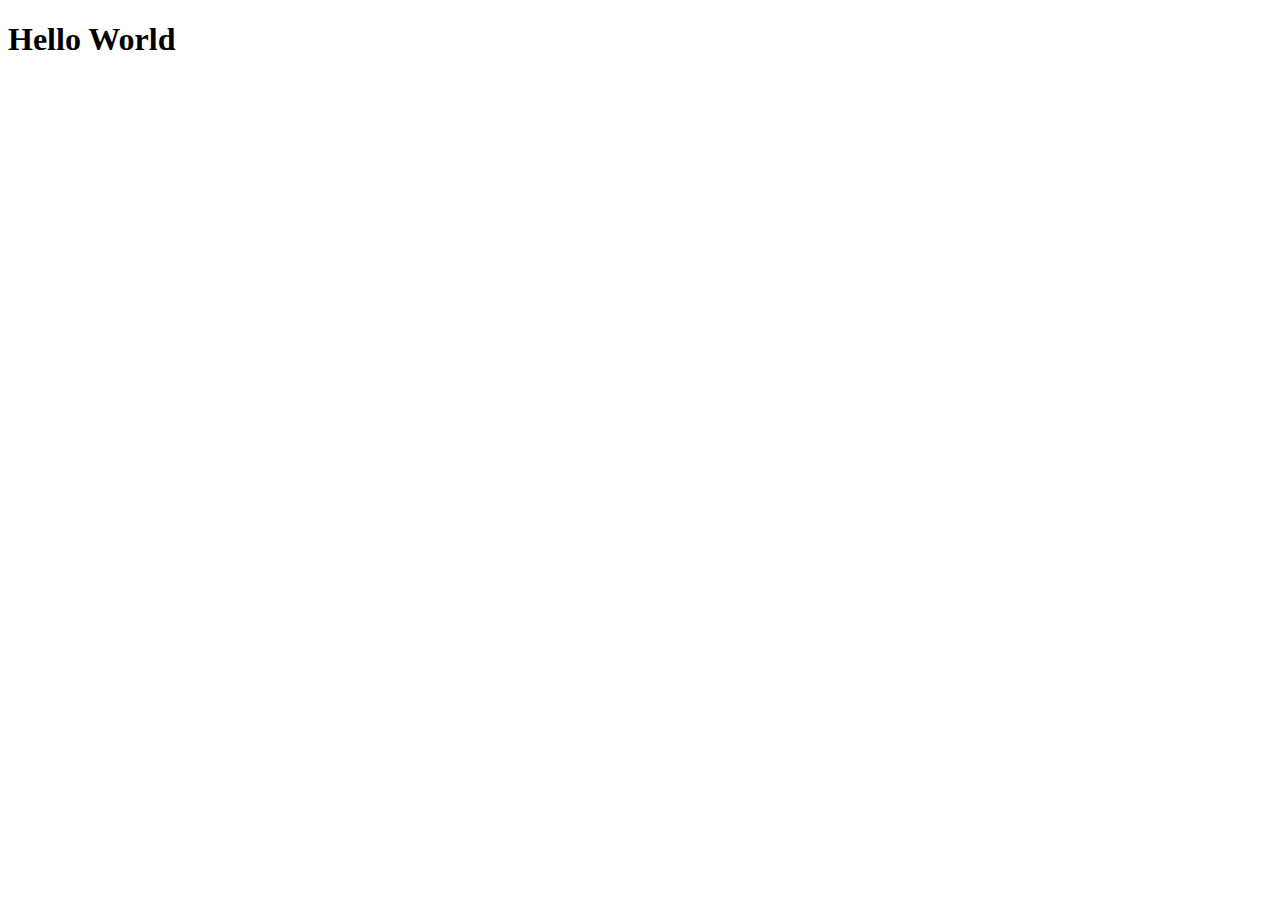
==== about.html @ 58b8fdfb "added scripts, bootstrap, landingpage" ====
<!DOCTYPE html>
<html lang="en">
<head>
  <meta charset="UTF-8">
  <meta name="viewport" content="width=device-width, initial-scale=1.0">
  <meta http-equiv="X-UA-Compatible" content="ie=edge">
  <title>Rodrigo Toyama - About</title>
</head>
<body>
  <h1>Hello World</h1>
</body>
</html>
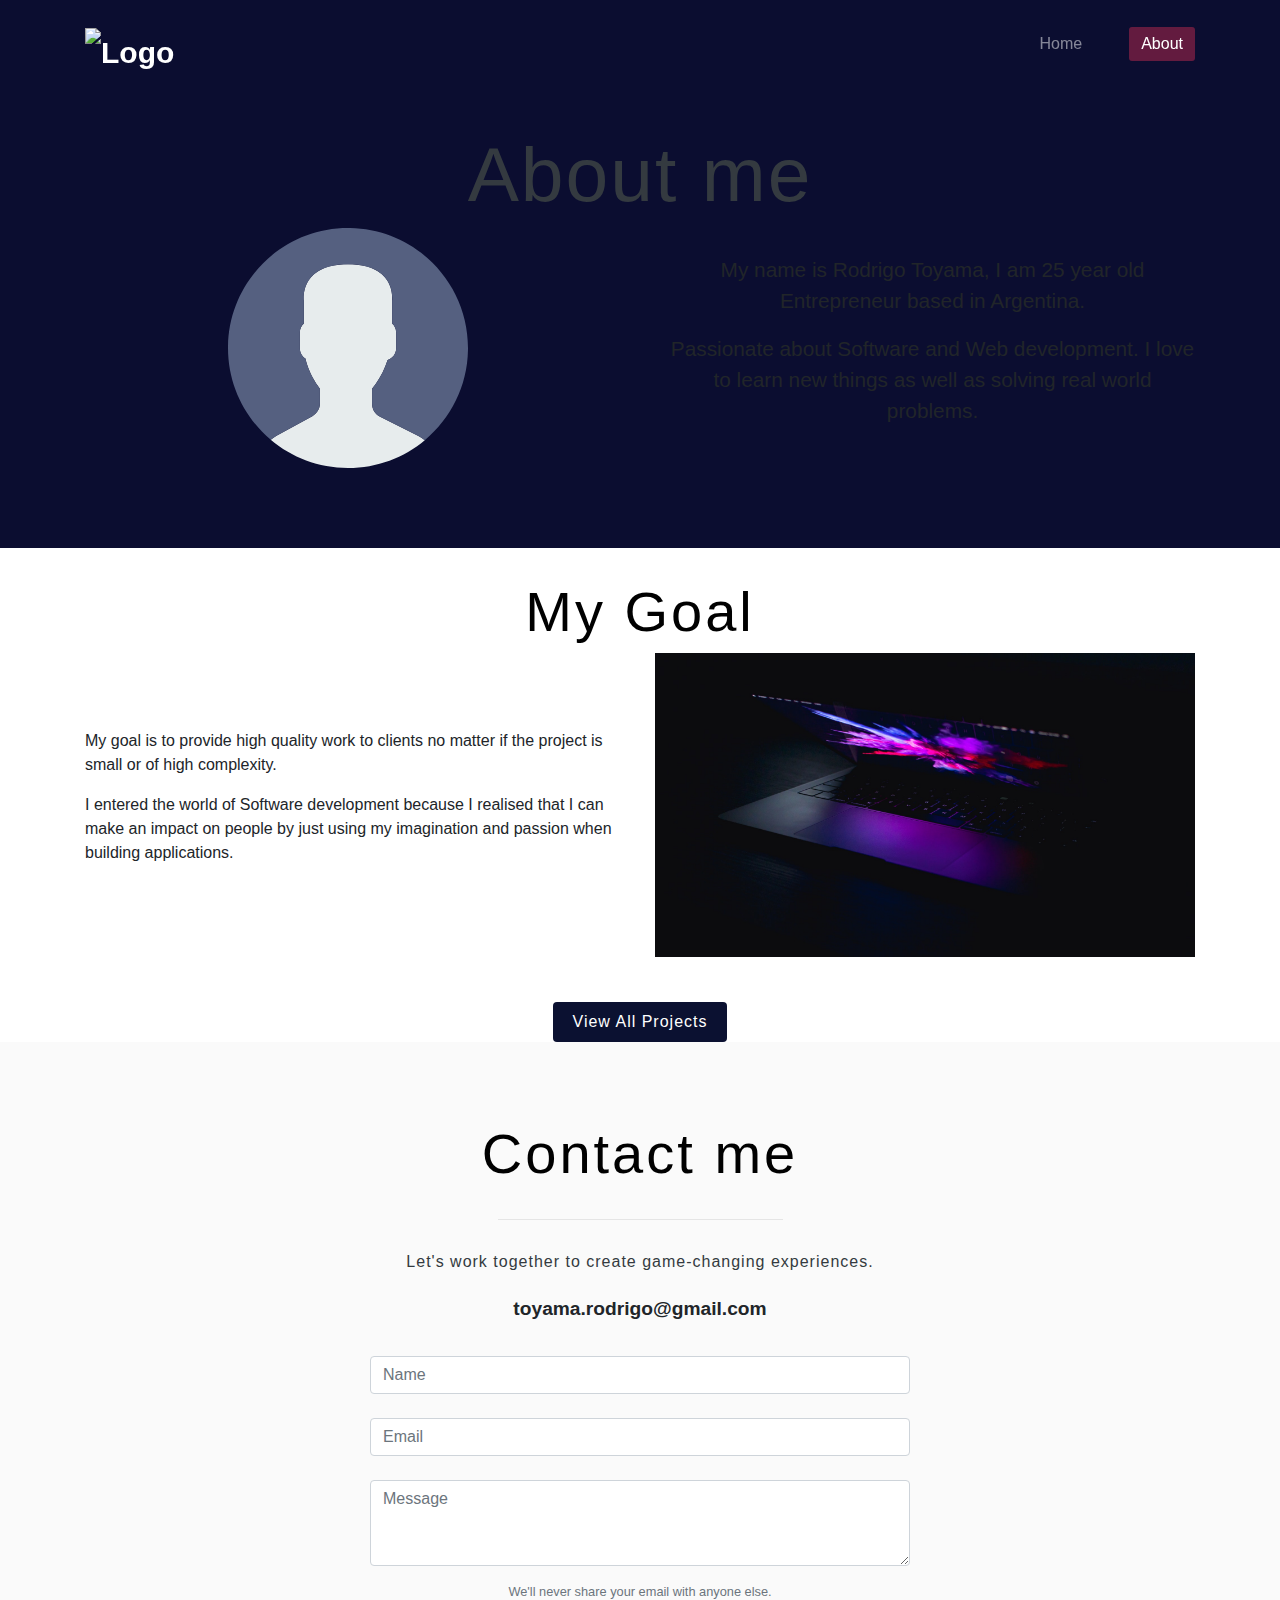
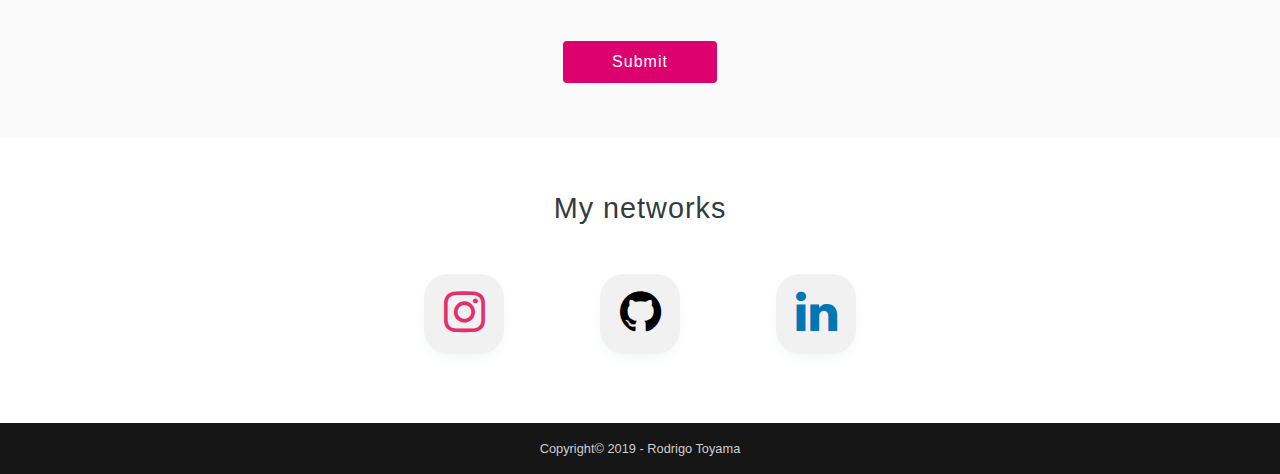
==== commit 27891680: "added section About, made skeleton" ====
--- a/about.html
+++ b/about.html
@@ -1,12 +1,203 @@
 <!DOCTYPE html>
-<html lang="en">
+<html lang="en" style="scroll-behavior: smooth;">
+
 <head>
   <meta charset="UTF-8">
   <meta name="viewport" content="width=device-width, initial-scale=1.0">
   <meta http-equiv="X-UA-Compatible" content="ie=edge">
-  <title>Rodrigo Toyama - About</title>
+
+  <!-- Fonts -->
+  <link href="https://fonts.googleapis.com/css?family=Montserrat:300,400,600&display=swap" rel="stylesheet">
+
+  <!-- FontAwesome 4 CSS -->
+  <link rel="stylesheet" href="https://cdnjs.cloudflare.com/ajax/libs/font-awesome/4.7.0/css/font-awesome.min.css">
+
+  <!-- My Styles -->
+  <link rel="stylesheet" href="css/style.css">
+
+  <!-- Bootstrap 4 CSS -->
+  <link rel="stylesheet" href="css/bootstrap.min.css">
+
+  <title>Rodrigo Toyama - Home</title>
 </head>
-<body>
-  <h1>Hello World</h1>
+
+<body data-spy="scroll" data-target="#navbarResponsive" class="justify-content-center">
+
+  <!-- Navivation Bar -->
+  <nav class="navbar navbar-expand-md navbar-dark navbar-inverse fixed-top bg-transparent">
+
+    <div class="container">
+      <a href="index.html" class="navbar-brand">
+        <img src="#" alt="Logo" class="logo">
+      </a>
+      <button class="navbar-toggler" type="button" data-toggle="collapse" data-target="#navbarResponsive">
+        <span class="navbar-toggler-icon"></span>
+      </button>
+      <div class="collapse navbar-collapse" id="navbarResponsive">
+        <ul class="nav navbar-nav ml-auto">
+          <li class="nav-item">
+            <a href="index.html" class="nav-link">Home</a>
+          </li>
+          <li class="nav-item active">
+            <a href="about.html" class="nav-link">About</a>
+          </li>
+        </ul>
+      </div>
+    </div>
+
+  </nav>
+
+  <header id="Header">
+    <section class="about-me">
+      <div class="container aboutme-container">
+  
+        <div class="row">
+          <div class="col-lg-12">
+            <h1 class="text-center text-dark">About me</h1>
+          </div>
+          <div class="row justify-content-center">
+            <hr class="separator">
+          </div>
+  
+          <div class="row align-items-center">
+            <div class="col-lg-6 text-center">
+              <img src="images/user.svg" alt="" class="avatar">
+            </div>
+            <div class="col-lg-6">
+              <div class="container">
+                <p class="text-center about-text">My name is Rodrigo Toyama, I am 25 year old Entrepreneur based in Argentina.</p>
+              </div>
+              <div class="container">
+                <p class="text-center about-text">Passionate about Software and Web development. I love to learn new things as well as solving real world
+                  problems.</p>
+  
+              </div>
+  
+            </div>
+          </div>
+  
+        </div>
+      </div>
+    </section>
+  </header>
+
+  <section class="my-goal">
+
+    <h2 class="text-center">My Goal</h2>
+
+    <div class="container">
+      <div class="row align-items-center">
+        <div class="col-lg-6">
+          <p>
+            My goal is to provide high quality work to clients no matter if the project is small or of high complexity.
+          </p>
+          <p>
+            I entered the world of Software development because I realised that I can make an impact on people by just using my imagination and passion when building applications.
+          </p>
+        </div>
+        <div class="col-lg-6">
+          <img src="images/landing1.jpg" alt="" class="goal-img">
+        </div>
+      </div>
+    </div>
+    
+  </section>
+
+  
+  <div class="container">
+    <div class="row">
+      <div class="col-12 text-center">
+        <a class="btn-projects btn-slide" href="#Projects">View All Projects</a>
+      </div>
+    </div>
+  </div>
+
+
+  <section id="Contact">
+    <div class="container footer-container pt-5">
+
+      <h2 class="text-center">Contact me</h2>
+      <div class="row justify-content-center">
+        <hr class="separator">
+      </div>
+      <h5 class="text-center text-dark mt-4">Let's work together to create game-changing experiences.</h5>
+
+      <p class="text-center pt-3 email">toyama.rodrigo@gmail.com</p>
+
+      <div class="row justify-content-center">
+
+        <form class="col-lg-6 pt-3 text-center">
+          <div class="form-group">
+            <input type="text" class="form-control mb-4" placeholder="Name">
+            <input type="email" class="form-control mb-4" id="Email" aria-describedby="emailHelp" placeholder="Email">
+            <div class="form-group">
+              <textarea class="form-control" id="TextArea" rows="3" placeholder="Message"></textarea>
+              <small id="emailHelp" class="form-text text-muted text-center mt-3">We'll never share your email with
+                anyone
+                else.</small>
+            </div>
+          </div>
+          <button type="submit" class="btn btn-slide button-submit my-4">Submit</button>
+        </form>
+
+      </div>
+    </div>
+  </section>
+
+
+  <section id="Networks">
+    <div class="container">
+      <h3 class="text-center text-dark py-4">My networks</h3>
+      <div class="row justify-content-center text-center align-items-center pb-3">
+        <div class="element element1">
+          <a href="https://www.instagram.com/rt.codes/" class="network button-networks" target="_blank">
+            <i class="fa fa-instagram"></i>
+          </a>
+        </div>
+        <div class="element element1">
+          <a href="https://www.github.com/toyamarodrigo" class="network button-networks" target="_blank">
+            <i class="fa fa-github"></i>
+          </a>
+        </div>
+        <div class="element element1 linkedin">
+          <a href="https://www.linkedin.com/in/rodrigo-toyama-1861b1154/" class="network button-networks"
+            target="_blank">
+            <i class="fa fa-linkedin"></i>
+          </a>
+        </div>
+      </div>
+    </div>
+  </section>
+
+  <footer id="Footer">
+    <div class="justify-content-center py-3 copyright align-items-center">
+      <p class="text-center">Copyright© 2019 - Rodrigo Toyama</p>
+    </div>
+  </footer>
+
+
+
+  <script src="js/jquery-3.4.1.min.js"></script>
+  <script src="js/popper.min.js"></script>
+  <script src="js/bootstrap.min.js"></script>
+  <script src="js/wow.min.js"></script>
+  <script src="js/index.js"></script>
+  <script src="js/typed.min.js"></script>
+  <script>
+    new WOW().init();
+
+    /* TypedJS */
+    var typed = new Typed(".type", {
+      strings: [
+        "^300 Software developer",
+        "^300 Web developer",
+        "^400 Maker^1000"
+      ],
+      typeSpeed: 100,
+      backSpeed: 40,
+      loop: true,
+    });
+  </script>
 </body>
+
 </html>--- a/css/style.css
+++ b/css/style.css
@@ -0,0 +1,603 @@
+* {
+  margin: 0;
+  padding: 0;
+  box-sizing: border-box;
+}
+
+body {
+  background: #fff;
+  font-family: 'Montserrat', sans-serif;
+}
+
+body>section {
+  padding: 30px 0;
+}
+
+h1 {
+  font-size: 4.8rem !important;
+  font-weight: 600;
+  color: #fff;
+  letter-spacing: 2px;
+}
+
+h2 {
+  font-size: 3.5rem !important;
+  letter-spacing: 3px;
+  color: #000;
+}
+
+h3 {
+  font-size: 1.8rem !important;
+  letter-spacing: 1px;
+  color: #fff;
+}
+
+h4 {
+  font-size: 1.5rem !important;
+  letter-spacing: 1px;
+  color: #000;
+}
+
+h5 {
+  font-size: 1rem !important;
+  letter-spacing: 1px;
+  color: #fff;
+}
+
+li {
+  list-style: none;
+  text-decoration: none;
+}
+
+/* NavBar */
+
+.navbar {
+  -webkit-transition: all 0.3s ease-out;
+  -moz-transition: all 0.3s ease-out;
+  -o-transition: all 0.3s ease-out;
+  -ms-transition: all 0.3s ease-out;
+  transition: all 0.3s ease-out;
+}
+
+.navbar.scrolled {
+  background: #000 !important;
+  /* IE */
+  background: #000 !important;
+  /* NON-IE */
+}
+
+.navbar>.container .navbar-brand {
+  margin-left: 0;
+}
+
+.navbar {
+  border-radius: 0;
+  margin-bottom: 0;
+  background: #000 !important;
+  padding: 15px 0 !important;
+  padding-bottom: 0 !important;
+}
+
+.navbar-nav {
+  margin-top: 12px !important;
+}
+
+.navbar-nav>li {
+  margin-left: 35px !important;
+  padding-bottom: 28px !important;
+}
+
+.navbar-inverse .navbar-nav>li>a {
+  padding: 5px 12px !important;
+  margin: 0;
+  border-radius: 3px;
+  color: #fff;
+  line-height: 24px;
+  display: inline-block;
+  transition: all .3s ease-out;
+}
+
+.navbar-inverse .navbar-nav>li>a:hover {
+  background-color: #2979ff;
+  color: #fff;
+}
+
+.navbar-inverse {
+  border: none;
+}
+
+.navbar-inverse .navbar-brand {
+  font-size: 30px !important;
+  line-height: 50px !important;
+  font-weight: 600;
+  color: #fff;
+}
+
+.navbar-inverse .navbar-brand .fa {
+  color: #3498db;
+}
+
+.navbar-inverse .navbar-nav>.active>a,
+.navbar-inverse .navbar-nav>.active>a:hover,
+.navbar-inverse .navbar-nav>.active>a:focus,
+.navbar-inverse .navbar-nav>.open>a,
+.navbar-inverse .navbar-nav>.open>a:hover,
+.navbar-inverse .navbar-nav>.open>a:focus {
+  background-color: #631b3f;
+  color: #fff;
+}
+
+.navbar-brand .logo {
+  margin: 0;
+  padding: 0;
+  width: 140px;
+  height: 100%;
+}
+
+/* Home */
+
+.landingImg {
+  position: relative;
+  background-position: 50%;
+  background-repeat: no-repeat;
+  background-size: cover;
+  left: 0 !important;
+  top: 0;
+  width: 100%;
+  display: block !important;
+  height: 640px;
+  -webkit-transform-style: preserve-3d;
+  -moz-transform-style: preserve-3d;
+  transform-style: preserve-3d;
+}
+
+.landingImg1 {
+  background: linear-gradient(rgba(0, 0, 0, 0.5), rgba(0, 0, 0, 0.5)), url('../images/landing1.jpg');
+  height: 110vh;
+}
+
+.separator {
+  background-color: #fff;
+  width: 25%;
+  margin-top: 1.5rem;
+  margin-bottom: 0.5rem;
+}
+
+
+/* https://codepen.io/2kool2 */
+
+.connect-list {
+  list-style: none;
+  display: flex;
+  justify-content: space-between;
+  padding: 0;
+  margin: 1.5rem auto;
+  max-width: 21rem;
+}
+
+.connect-list li {
+  text-align: center;
+}
+
+.cv {
+  font-size: 0.9em !important;
+}
+
+.connect-icon {
+  position: relative;
+  display: flex;
+  justify-content: center;
+  align-items: center;
+  background-color: #fff;
+  height: 3rem;
+  width: 3rem;
+  border-radius: 20%;
+  font-size: 2rem;
+  outline: 0 solid;
+  text-decoration: none !important;
+  box-shadow: 0 .25em .25em rgba(0, 0, 0, .3);
+  transition: all .3s ease-out;
+}
+
+.connect-icon:hover,
+.connect-icon:focus {
+  background-color: currentColor !important;
+  outline: 0 solid;
+  transform: scale(1.12);
+  box-shadow: 0 .5em .5em rgba(0, 0, 0, .4);
+}
+
+.connect-icon i {
+  padding: .5em;
+}
+
+.connect-icon i:hover {
+  color: #fff;
+}
+
+.connect-icon::before {
+  content: attr(aria-label);
+  position: absolute;
+  left: 50%;
+  bottom: -100%;
+  font-size: .8rem;
+  white-space: nowrap;
+  color: white;
+  background-color: #3B2D4A;
+  /* Less accessible option: background-color: inherit;*/
+  padding: .5em .7em .4em;
+  box-shadow: 0 .5em .5em rgba(0, 0, 0, .4);
+  opacity: 0;
+  transform: translate(-50%, -180%) scale(0.7);
+  border-radius: 2em;
+  transition: .3s;
+}
+
+.connect-icon:hover::before,
+.connect-icon:focus::before {
+  opacity: 1;
+  transform: translate(-50%, -70%) scale(1);
+}
+
+.-clicked {
+  animation: pressed-social .3s ease-out;
+}
+
+@keyframes pressed-social {
+  0% {
+    transform: scale(1.1);
+  }
+
+  50% {
+    transform: scale(.8);
+    background-color: #3B2D4A;
+    box-shadow: 0 .5em .5em rgba(0, 0, 0, 0);
+  }
+
+  100% {
+    transform: scale(1.2);
+  }
+}
+
+.file {
+  color: #000 !important;
+}
+
+.fa-linkedin:active {
+  color: #fff;
+}
+
+.linkedin {
+  color: #007BB5 !important;
+}
+
+.github {
+  color: #000 !important;
+}
+
+.btn-landing {
+  margin-top: 15px !important;
+}
+
+.btn-slide {
+  padding: 8px 20px !important;
+  background: #3498db !important;
+  background-color: #dd006f !important;
+  color: #fff !important;
+  border-radius: 4px !important;
+  margin-top: 50px;
+  margin: 0 10px;
+  display: inline-block !important;
+  transition: 0.5s !important;
+  letter-spacing: 1px;
+}
+
+.btn-slide:hover {
+  box-shadow: rgba(0, 0, 0, 0.22) 0px 19px 43px;
+  transform: translate3d(0px, -1px, 0px);
+  background-color: #ff80bf !important;
+  color: #350a1f !important;
+}
+
+/* Projects */
+
+#Projects {
+  padding: 3rem 0;
+  background-color: rgb(221, 221, 221);
+}
+
+.projects-container {
+  max-width: 1280px !important;
+}
+
+.card-img-top {
+  width: 100%;
+  height: 26rem;
+  object-fit: cover;
+}
+
+.used-tech-body {
+  padding-bottom: 0 !important;
+  padding-top: 0 !important;
+}
+
+.used-tech {
+  list-style: none;
+  padding-top: 10px;
+}
+
+.used-tech p {
+  margin: 10px auto;
+  font-size: 14px;
+  background: #1e8ee9;
+  color: #fff;
+  display: inline-block;
+  padding: 6px 20px;
+  border-radius: 15px;
+}
+
+.used-tech li {
+  padding-left: 10px;
+  padding-right: 10px;
+}
+
+.projects-buttons {
+  display: flex;
+  justify-content: start;
+}
+
+.button-code,
+.button-view {
+  color: #fff !important;
+  padding: 0.8rem 1rem !important;
+}
+
+.btn-projects {
+  margin-top: 15px !important;
+  background: #3498db !important;
+  background-color: #0b1131 !important;
+  color: #fff !important;
+}
+
+.btn-projects:hover {
+  box-shadow: rgba(0, 0, 0, 0.22) 0px 19px 43px;
+  transform: translate3d(0px, -1px, 0px);
+  background-color: #80c6ff !important;
+  color: #0b0d30 !important;
+}
+
+/* Skills */
+
+.lang-list,
+.libfram-list,
+.tech-list,
+.network-list {
+  display: flex;
+  flex-wrap: wrap;
+  justify-content: center;
+  flex-direction: row;
+}
+
+.lang-list img,
+.libfram-list img,
+.tech-list img {
+  width: 100px;
+  margin: 1rem 4rem;
+}
+
+/* Contact me */
+
+#Contact {
+  background-color: rgb(250, 250, 250);
+}
+
+.button-submit {
+  padding: 8px 3rem !important;
+}
+
+.email {
+  font-size: 1.2rem;
+  font-weight: bold;
+}
+
+.copyright {
+  background-color: rgb(22, 22, 22);
+  color: rgb(206, 206, 206);
+  font-size: 0.8rem;
+}
+
+.copyright p {
+  vertical-align: middle;
+  margin-bottom: 0 !important;
+}
+
+/* Network */
+
+/* https://codepen.io/chrisdothtml/pen/azPYqq */
+
+.network i {
+  line-height: 4rem;
+  font-size: 3rem;
+  transition: 0.2s linear;
+}
+
+.fa-instagram:hover,
+.fa-instagram:focus {
+  color: white;
+}
+
+.fa-instagram {
+  color: #e1306c;
+}
+
+.fa-github:hover,
+.fa-github:focus {
+  color: white;
+}
+
+.fa-github {
+  color: #000;
+}
+
+.fa-linkedin:hover,
+.fa-linkedin:focus {
+  color: white;
+}
+
+.fa-linkedin {
+  color: #0077B5
+}
+
+.button-networks {
+  display: inline-block;
+  width: 5rem;
+  height: 5rem;
+  padding: 0.4rem 1rem !important;
+  background: #f1f1f1 !important;
+  border-radius: 30% !important;
+  transition: 0.5s !important;
+  box-shadow: 0 5px 15px -5px #ecf0f1;
+  overflow: hidden;
+  position: relative;
+}
+
+
+.button-networks:hover,
+.button-networks:focus{
+  box-shadow: rgba(0, 0, 0, 0.22) 0px 19px 43px;
+  transform: translate3d(0px, -1px, 0px);
+  background-color: #ff80bf !important;
+}
+
+/* Media queries */
+
+/*
+col <576pxs
+col-sm ≥576px
+col-md ≥768px
+col-lg ≥992px
+col-xl ≥1200px
+*/
+
+@media only screen and (max-width: 576px) {
+
+  h1 {
+    font-size: 3.8rem !important;
+  }
+
+  h2 {
+    font-size: 2.5rem !important;
+    letter-spacing: 3px;
+    color: #000;
+  }
+
+  h3 {
+    font-size: 1.3rem !important;
+    letter-spacing: 1px;
+    color: #fff;
+  }
+
+  h4 {
+    font-size: 1rem !important;
+    letter-spacing: 1px;
+    color: #000;
+  }
+
+  h5 {
+    font-size: 0.8rem !important;
+    letter-spacing: 1px;
+    color: #fff;
+  }
+
+  .projects-buttons {
+    display: flex;
+    justify-content: center;
+  }
+
+  .button-view,
+  .button-code {
+    padding: 0.5rem 1rem;
+  }
+
+  .button-networks {
+    display: inline-block;
+    width: 5rem;
+    height: 5rem;
+    padding: 0.4rem 1rem !important;
+    background: #f1f1f1 !important;
+    border-radius: 30% !important;
+    transition: 0.5s !important;
+    box-shadow: 0 5px 15px -5px #ecf0f1;
+    overflow: hidden;
+    position: relative;
+    margin: 1rem 0.6rem
+  }
+
+}
+
+
+
+@media only screen and (min-width: 576px) {
+
+}
+
+
+@media only screen and (min-width: 768px) {
+  
+  .button-networks {
+    display: inline-block;
+    width: 5rem;
+    height: 5rem;
+    padding: 0.4rem 1rem !important;
+    background: #f1f1f1 !important;
+    border-radius: 30% !important;
+    transition: 0.5s !important;
+    box-shadow: 0 5px 15px -5px #ecf0f1;
+    overflow: hidden;
+    position: relative;
+    margin: 1rem 1rem
+  }
+}
+
+
+@media only screen and (min-width: 992px) {
+
+  .button-networks {
+    display: inline-block;
+    width: 5rem;
+    height: 5rem;
+    padding: 0.4rem 1rem !important;
+    background: #f1f1f1 !important;
+    border-radius: 30% !important;
+    transition: 0.5s !important;
+    box-shadow: 0 5px 15px -5px #ecf0f1;
+    overflow: hidden;
+    position: relative;
+    margin: 1rem 3rem
+  }
+
+}
+
+/* About */
+
+.avatar {
+  width: 15rem;
+}
+
+.about-me {
+  background-color: #0b0d30;
+  padding-top: 3rem;
+}
+
+.aboutme-container {
+  padding: 5rem;
+}
+
+.about-text {
+  font-size: 1.3rem;
+}
+
+.goal-img {
+  width: 100%;
+  height: auto;
+}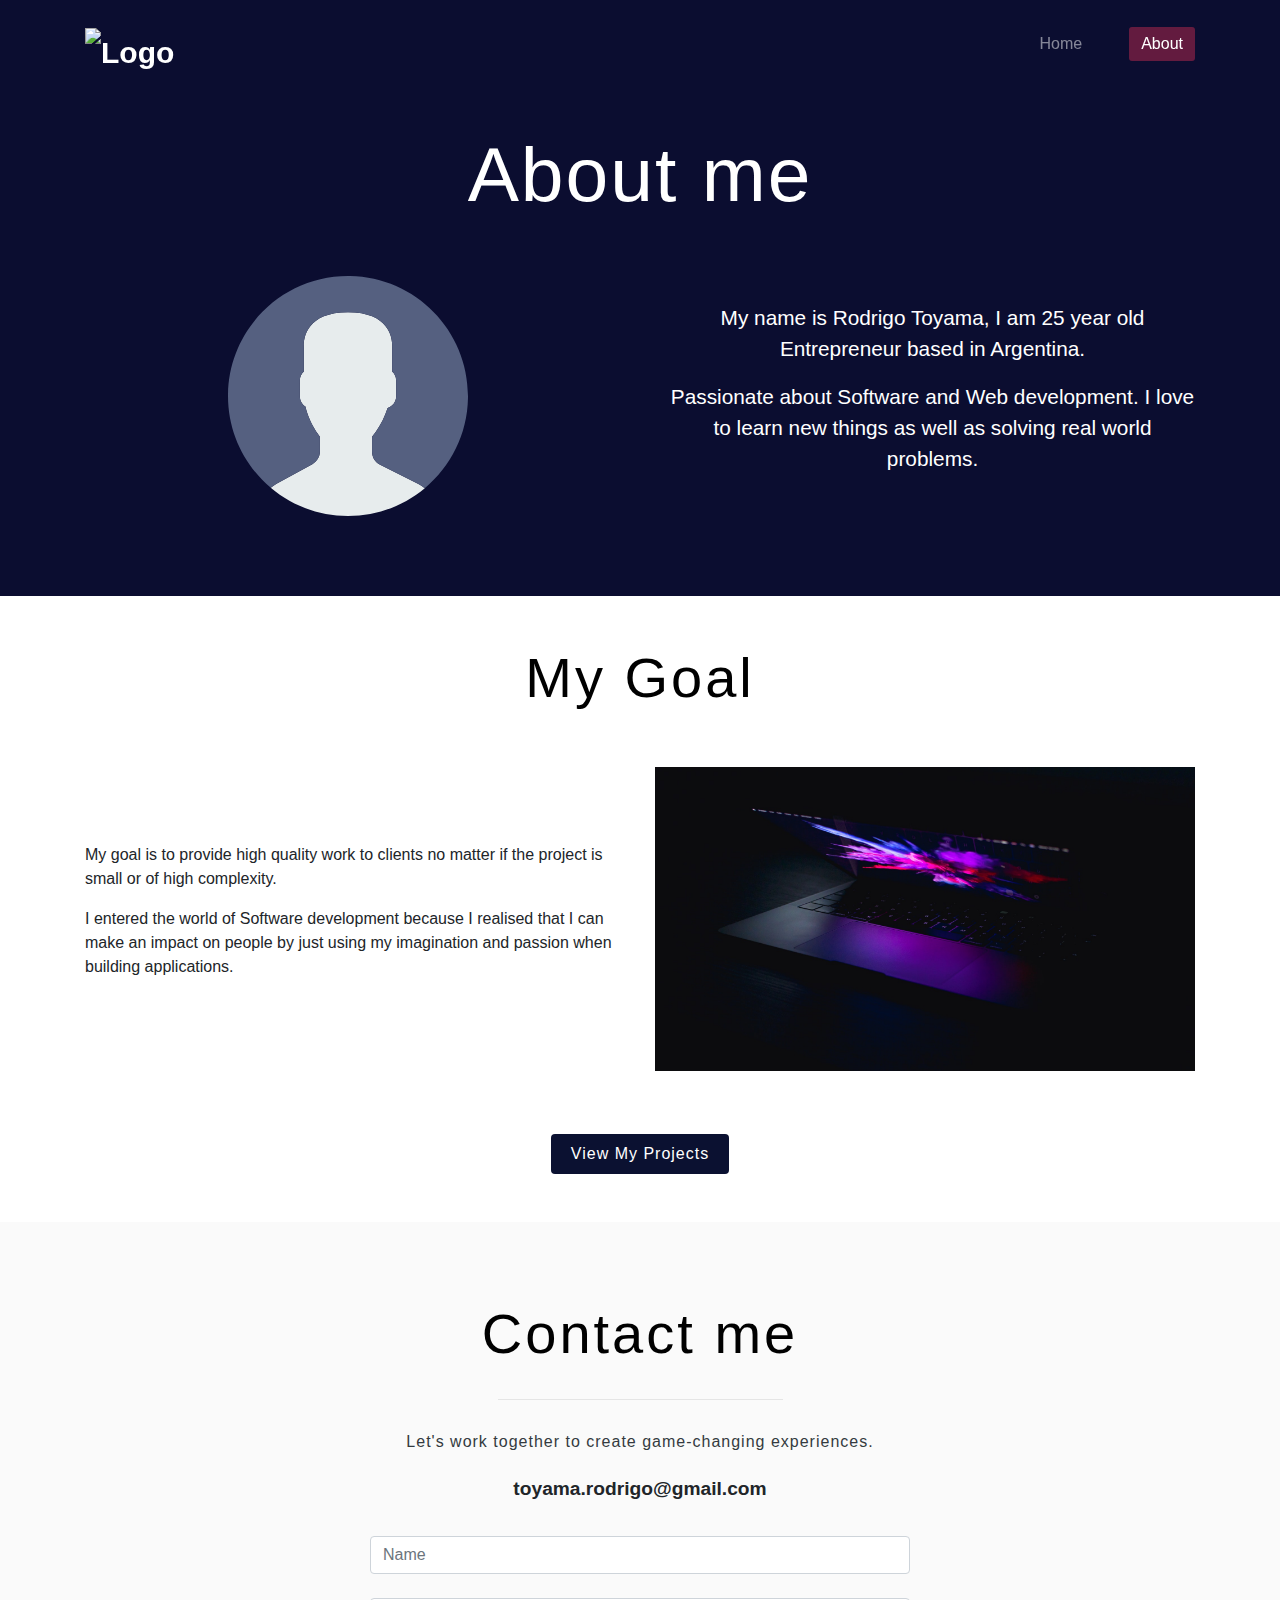
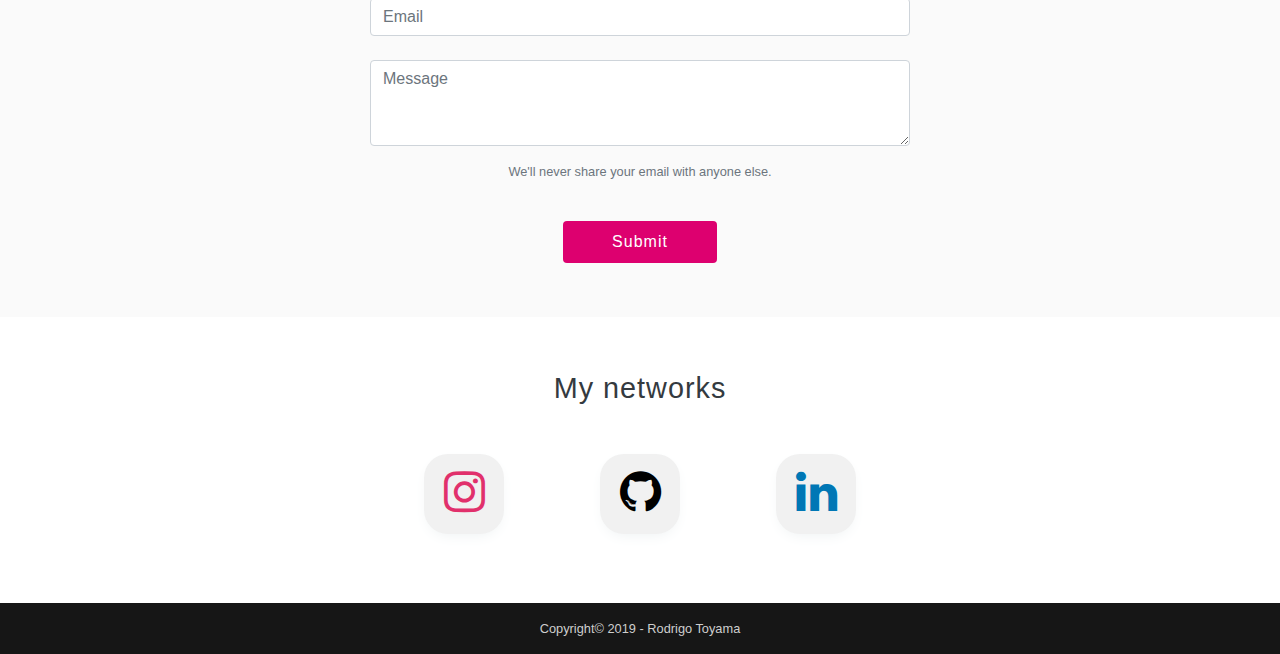
==== commit bd45d1fb: "added padding sections aboutme" ====
--- a/about.html
+++ b/about.html
@@ -53,7 +53,7 @@
   
         <div class="row">
           <div class="col-lg-12">
-            <h1 class="text-center text-dark">About me</h1>
+            <h1 class="text-center text-white pb-5">About me</h1>
           </div>
           <div class="row justify-content-center">
             <hr class="separator">
@@ -65,10 +65,10 @@
             </div>
             <div class="col-lg-6">
               <div class="container">
-                <p class="text-center about-text">My name is Rodrigo Toyama, I am 25 year old Entrepreneur based in Argentina.</p>
+                <p class="text-center about-text text-white">My name is Rodrigo Toyama, I am 25 year old Entrepreneur based in Argentina.</p>
               </div>
               <div class="container">
-                <p class="text-center about-text">Passionate about Software and Web development. I love to learn new things as well as solving real world
+                <p class="text-center about-text text-white">Passionate about Software and Web development. I love to learn new things as well as solving real world
                   problems.</p>
   
               </div>
@@ -81,9 +81,9 @@
     </section>
   </header>
 
-  <section class="my-goal">
-
-    <h2 class="text-center">My Goal</h2>
+  <section class="py-5">
+
+    <h2 class="text-center pb-5">My Goal</h2>
 
     <div class="container">
       <div class="row align-items-center">
@@ -105,9 +105,9 @@
 
   
   <div class="container">
-    <div class="row">
+    <div class="row pb-5">
       <div class="col-12 text-center">
-        <a class="btn-projects btn-slide" href="#Projects">View All Projects</a>
+        <a class="btn-projects btn-slide" href="index.html#Projects">View My Projects</a>
       </div>
     </div>
   </div>
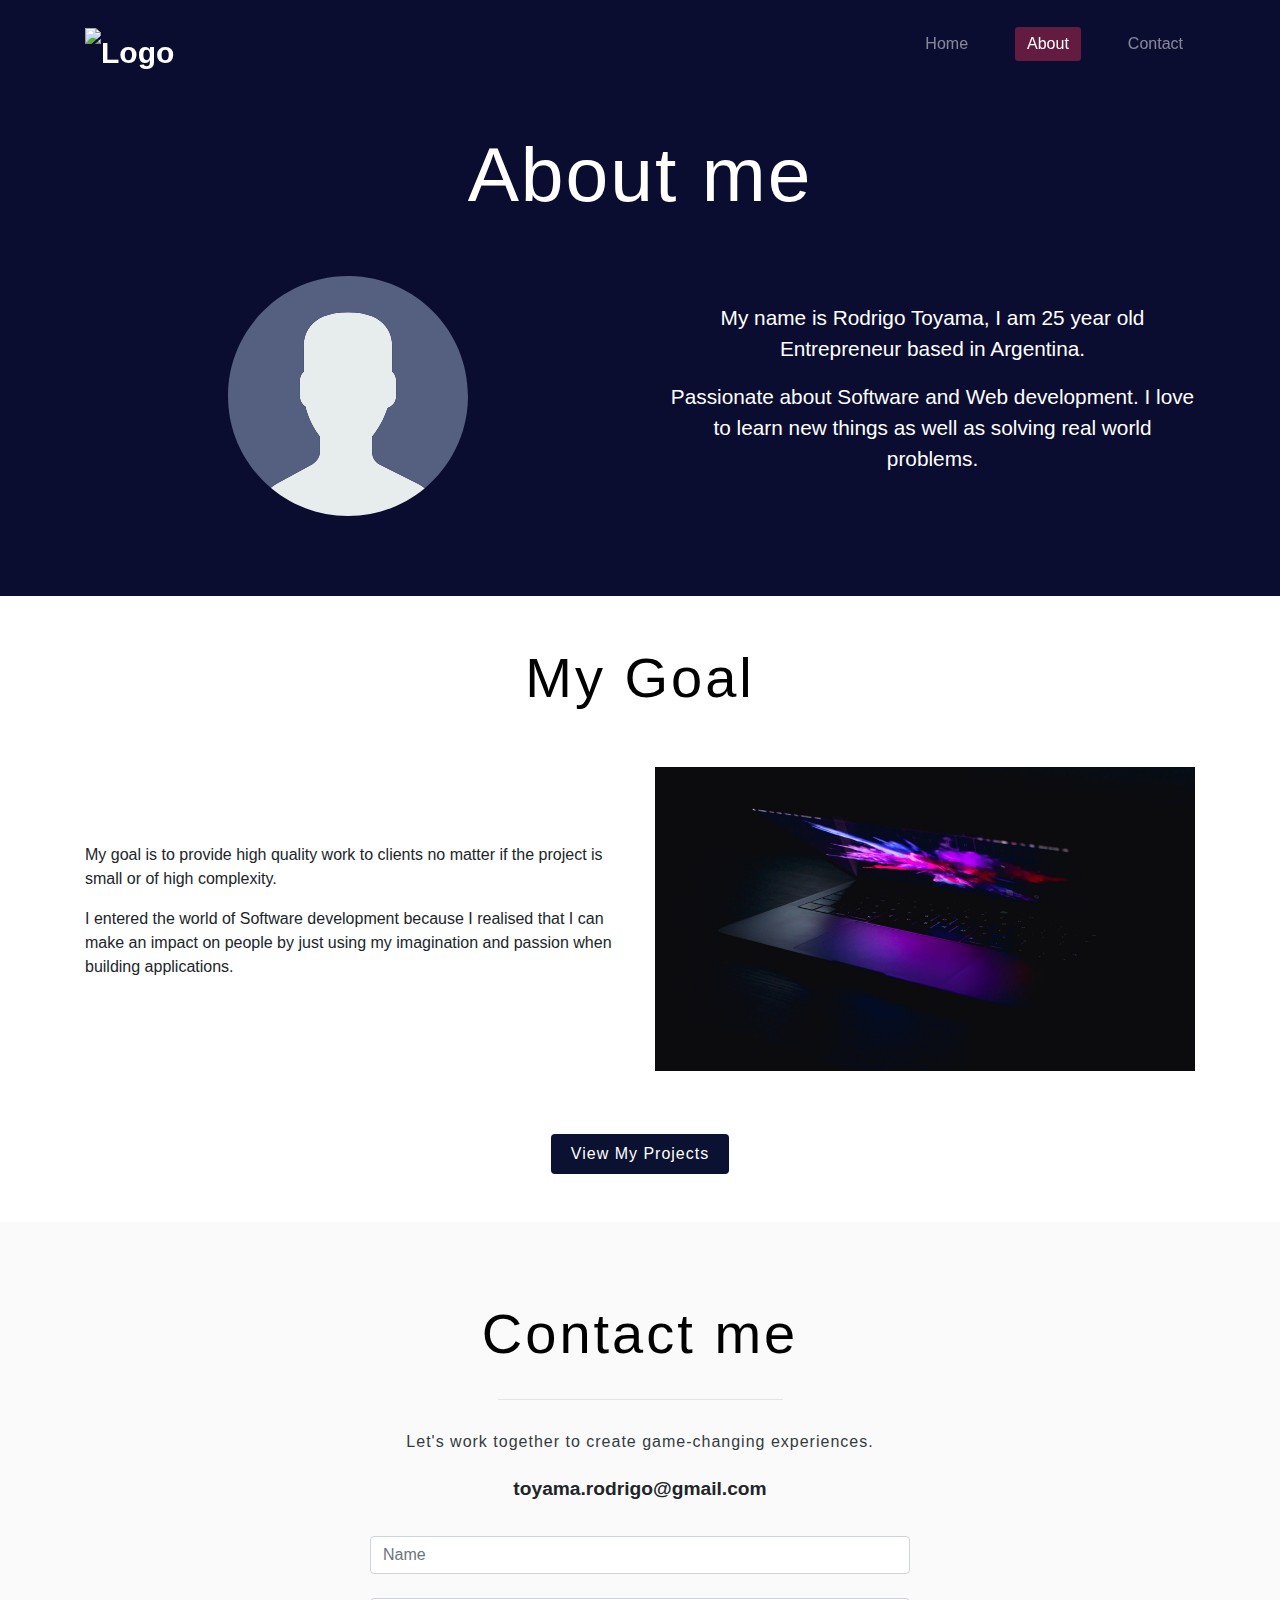
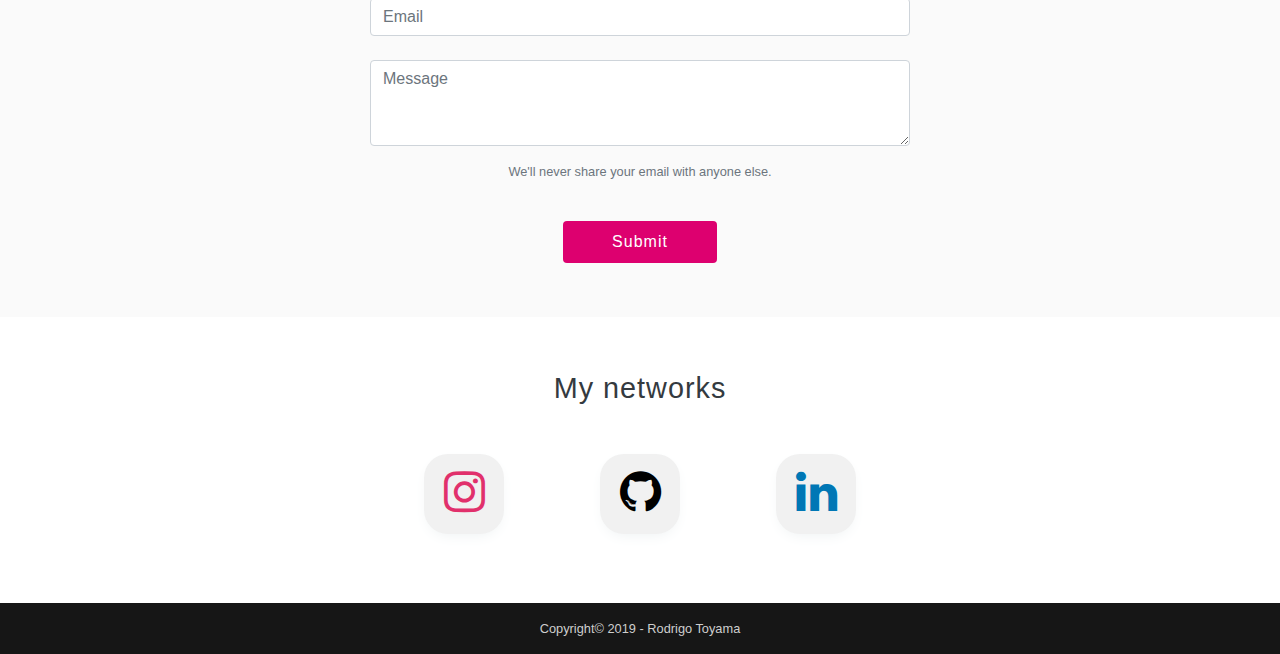
==== commit e264c056: "fixed parallax" ====
--- a/about.html
+++ b/about.html
@@ -41,6 +41,9 @@
           <li class="nav-item active">
             <a href="about.html" class="nav-link">About</a>
           </li>
+          <li class="nav-item">
+            <a href="#Contact" class="nav-link">Contact</a>
+          </li>
         </ul>
       </div>
     </div>
--- a/css/style.css
+++ b/css/style.css
@@ -136,24 +136,14 @@
 
 /* Home */
 
-.landingImg {
+.landingImg1 {
   position: relative;
-  background-position: 50%;
+  background: linear-gradient(rgba(0, 0, 0, 0.5), rgba(0, 0, 0, 0.5)), url('../images/landing1.jpg');
+  height: 110vh;
+  background-position: center;
   background-repeat: no-repeat;
   background-size: cover;
-  left: 0 !important;
-  top: 0;
-  width: 100%;
-  display: block !important;
-  height: 640px;
-  -webkit-transform-style: preserve-3d;
-  -moz-transform-style: preserve-3d;
-  transform-style: preserve-3d;
-}
-
-.landingImg1 {
-  background: linear-gradient(rgba(0, 0, 0, 0.5), rgba(0, 0, 0, 0.5)), url('../images/landing1.jpg');
-  height: 110vh;
+  background-attachment: fixed;
 }
 
 .separator {
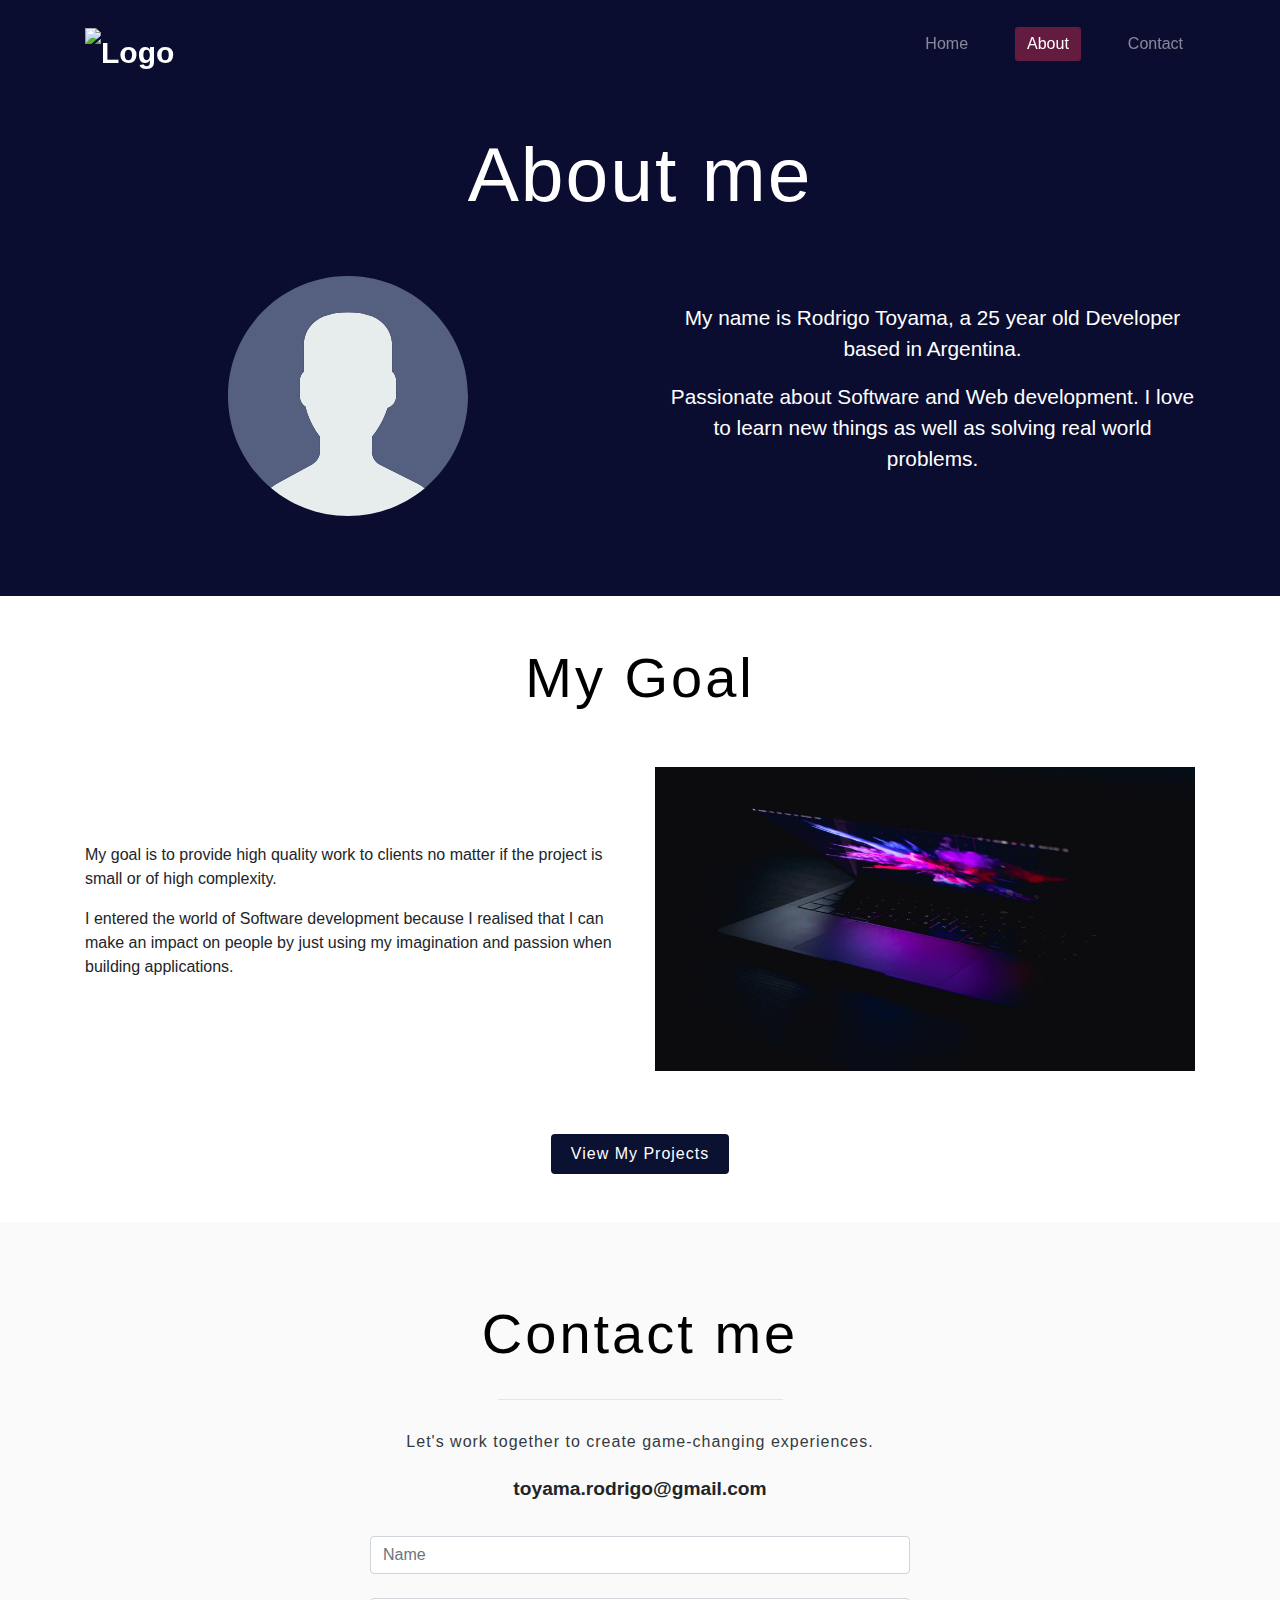
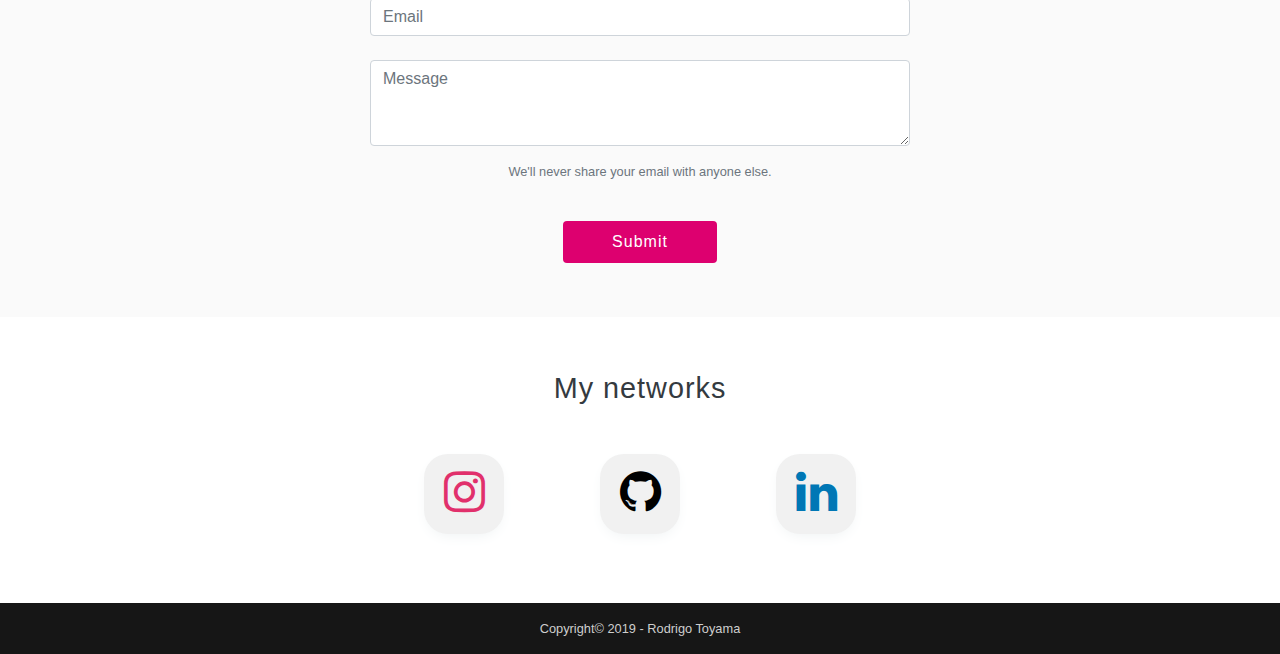
==== commit 4b80e5e3: "added readme, todo" ====
--- a/about.html
+++ b/about.html
@@ -68,7 +68,7 @@
             </div>
             <div class="col-lg-6">
               <div class="container">
-                <p class="text-center about-text text-white">My name is Rodrigo Toyama, I am 25 year old Entrepreneur based in Argentina.</p>
+                <p class="text-center about-text text-white">My name is Rodrigo Toyama, a 25 year old Developer based in Argentina.</p>
               </div>
               <div class="container">
                 <p class="text-center about-text text-white">Passionate about Software and Web development. I love to learn new things as well as solving real world
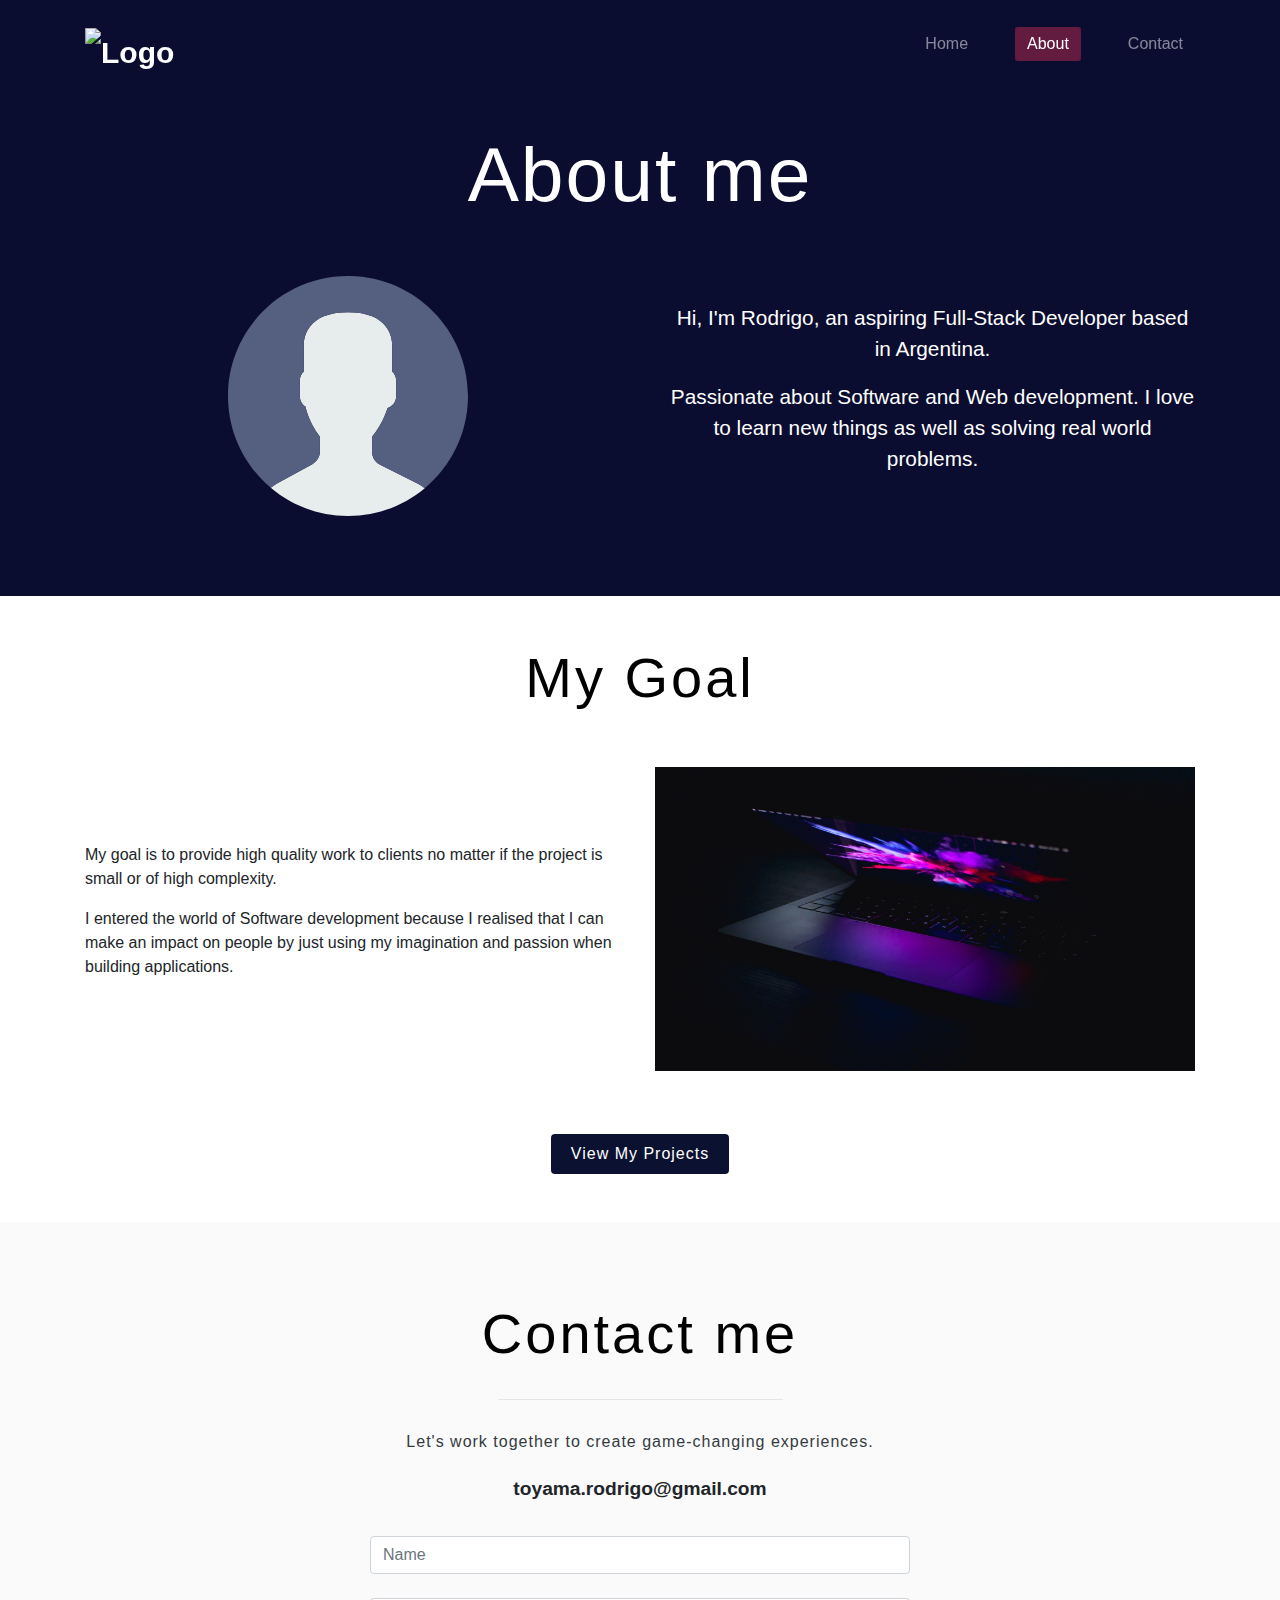
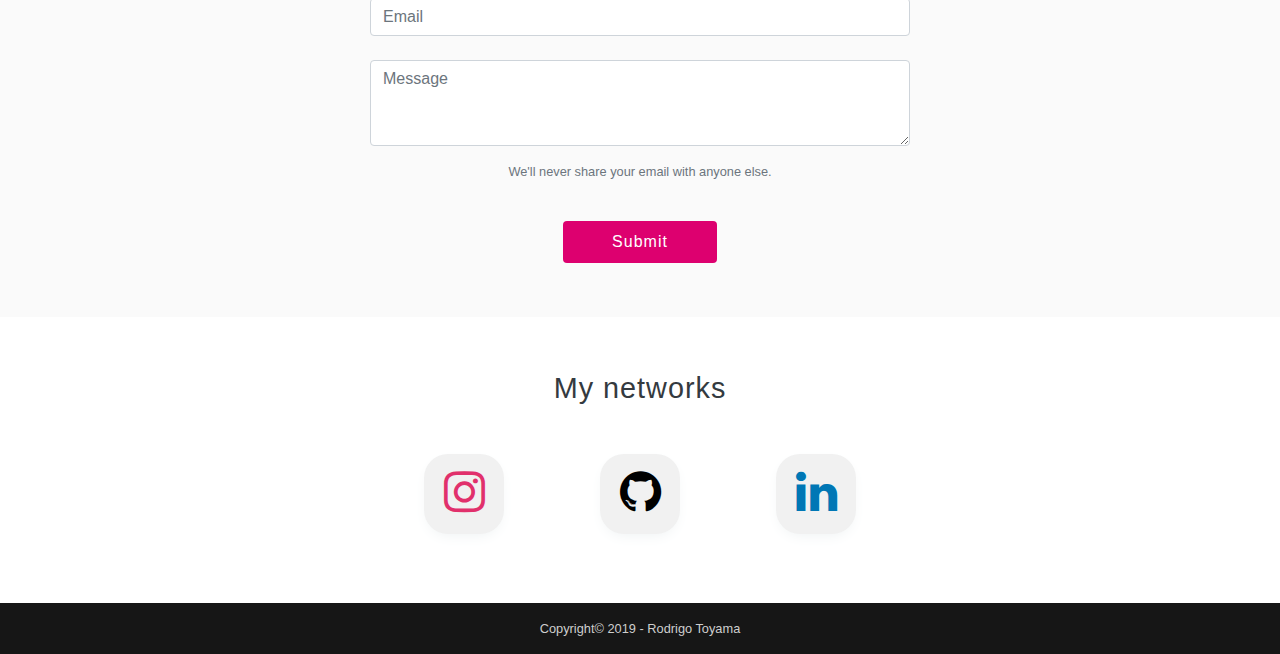
==== commit 37a0e2c0: "Minor change text description 'About'" ====
--- a/about.html
+++ b/about.html
@@ -68,7 +68,7 @@
             </div>
             <div class="col-lg-6">
               <div class="container">
-                <p class="text-center about-text text-white">My name is Rodrigo Toyama, a 25 year old Developer based in Argentina.</p>
+                <p class="text-center about-text text-white">Hi, I'm Rodrigo, an aspiring Full-Stack Developer based in Argentina.</p>
               </div>
               <div class="container">
                 <p class="text-center about-text text-white">Passionate about Software and Web development. I love to learn new things as well as solving real world
--- a/css/style.css
+++ b/css/style.css
@@ -314,6 +314,7 @@
 .used-tech {
   list-style: none;
   padding-top: 10px;
+  margin-bottom: 0;
 }
 
 .used-tech p {
@@ -339,7 +340,7 @@
 .button-code,
 .button-view {
   color: #fff !important;
-  padding: 0.8rem 1rem !important;
+  padding: 0.5rem 1rem !important;
 }
 
 .btn-projects {
@@ -506,7 +507,7 @@
 
   .button-view,
   .button-code {
-    padding: 0.5rem 1rem;
+    padding: 0.5rem 3rem;
   }
 
   .button-networks {
@@ -522,12 +523,6 @@
     position: relative;
     margin: 1rem 0.6rem
   }
-
-}
-
-
-
-@media only screen and (min-width: 576px) {
 
 }
 
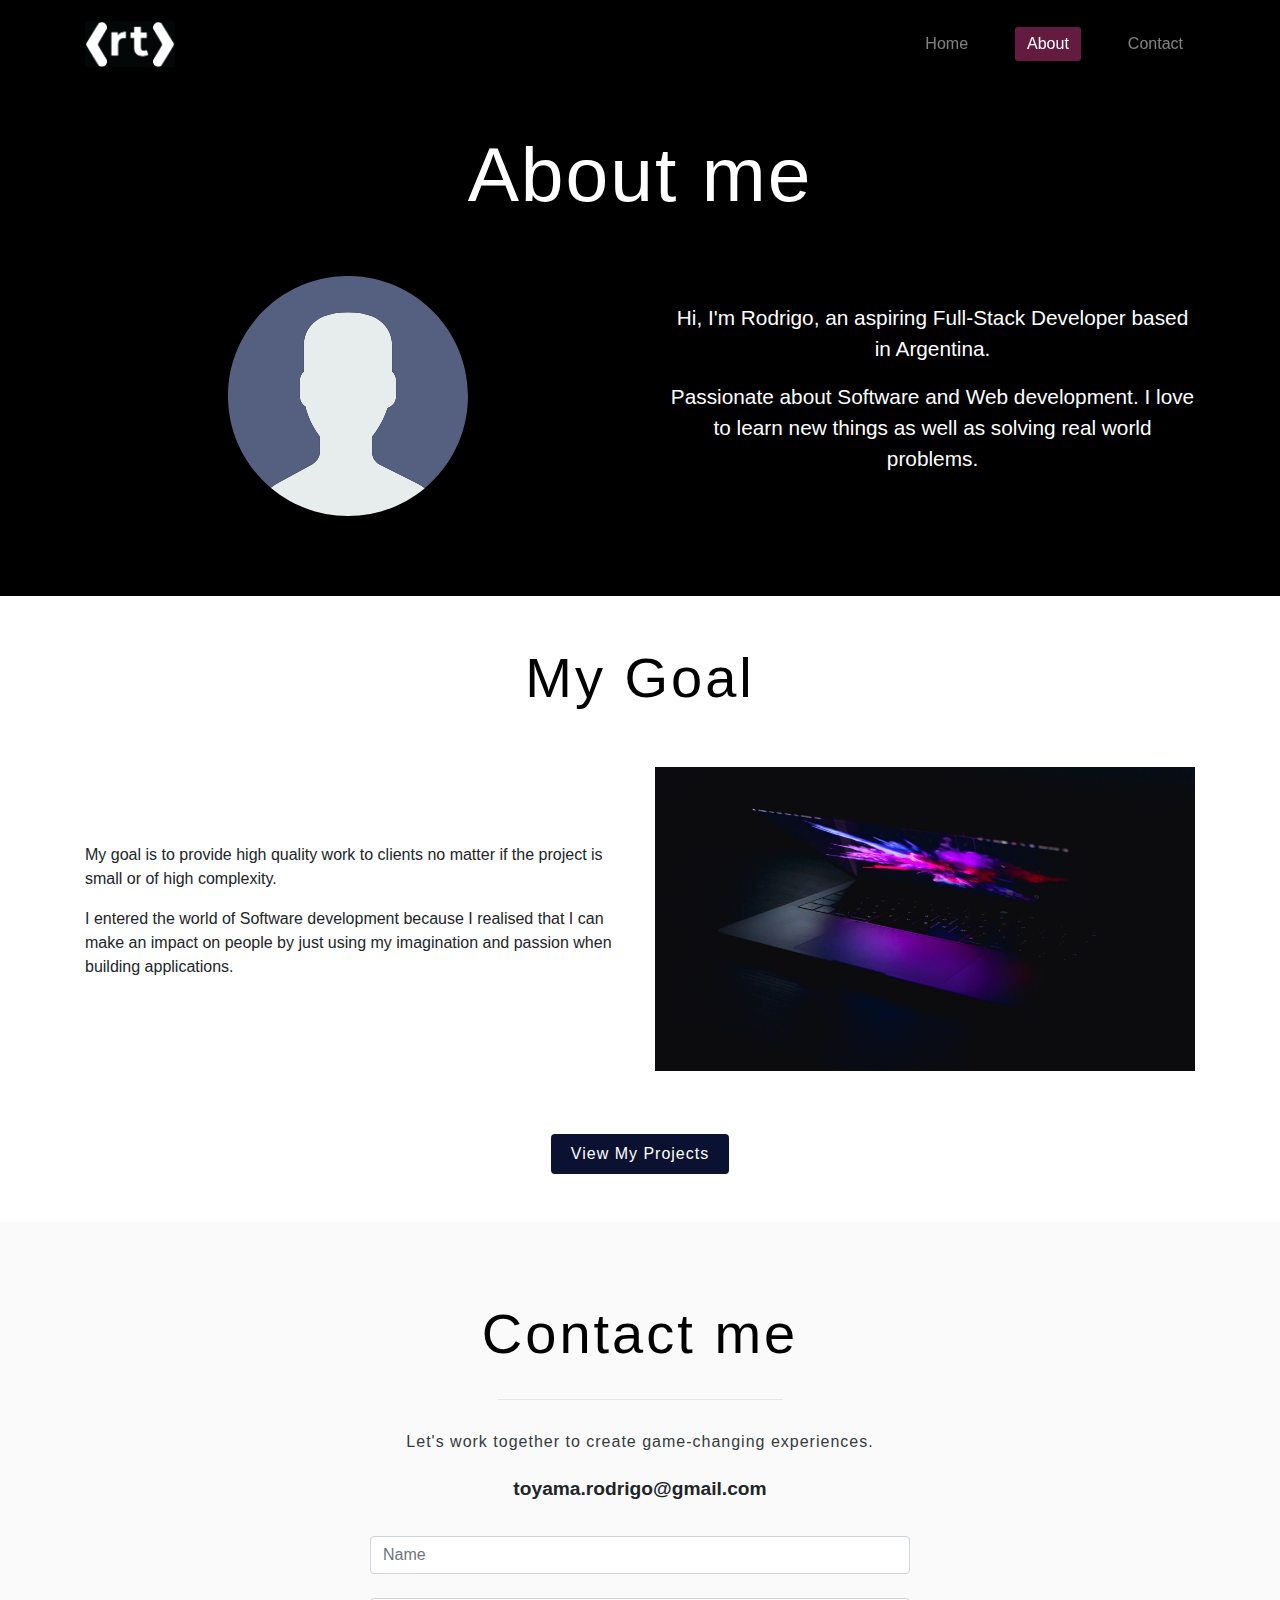
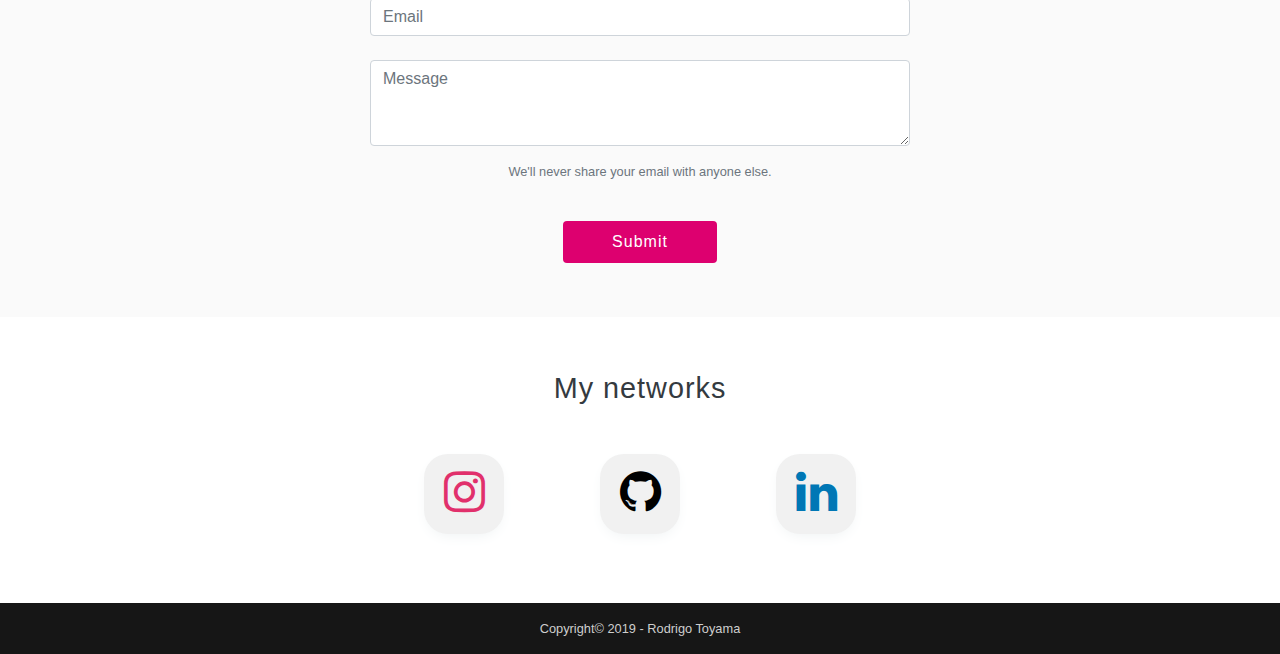
==== commit d3703584: "added logo, fix one of project flex-row-reverse, change TypedJS string, ABOUT change background colo" ====
--- a/about.html
+++ b/about.html
@@ -28,7 +28,7 @@
 
     <div class="container">
       <a href="index.html" class="navbar-brand">
-        <img src="#" alt="Logo" class="logo">
+        <img src="images/rt-logo.png" alt="Logo" class="logo logo ml-4 ml-lg-0 ml-xl-0 mb-3">
       </a>
       <button class="navbar-toggler" type="button" data-toggle="collapse" data-target="#navbarResponsive">
         <span class="navbar-toggler-icon"></span>
--- a/css/style.css
+++ b/css/style.css
@@ -130,7 +130,7 @@
 .navbar-brand .logo {
   margin: 0;
   padding: 0;
-  width: 140px;
+  width: 90px;
   height: 100%;
 }
 
@@ -500,6 +500,13 @@
     color: #fff;
   }
 
+  .navbar-brand .logo {
+    margin: 0;
+    padding: 0;
+    width: 70px;
+    height: 100%;
+  }
+
   .projects-buttons {
     display: flex;
     justify-content: center;
@@ -570,7 +577,7 @@
 }
 
 .about-me {
-  background-color: #0b0d30;
+  background-color: #000;
   padding-top: 3rem;
 }
 
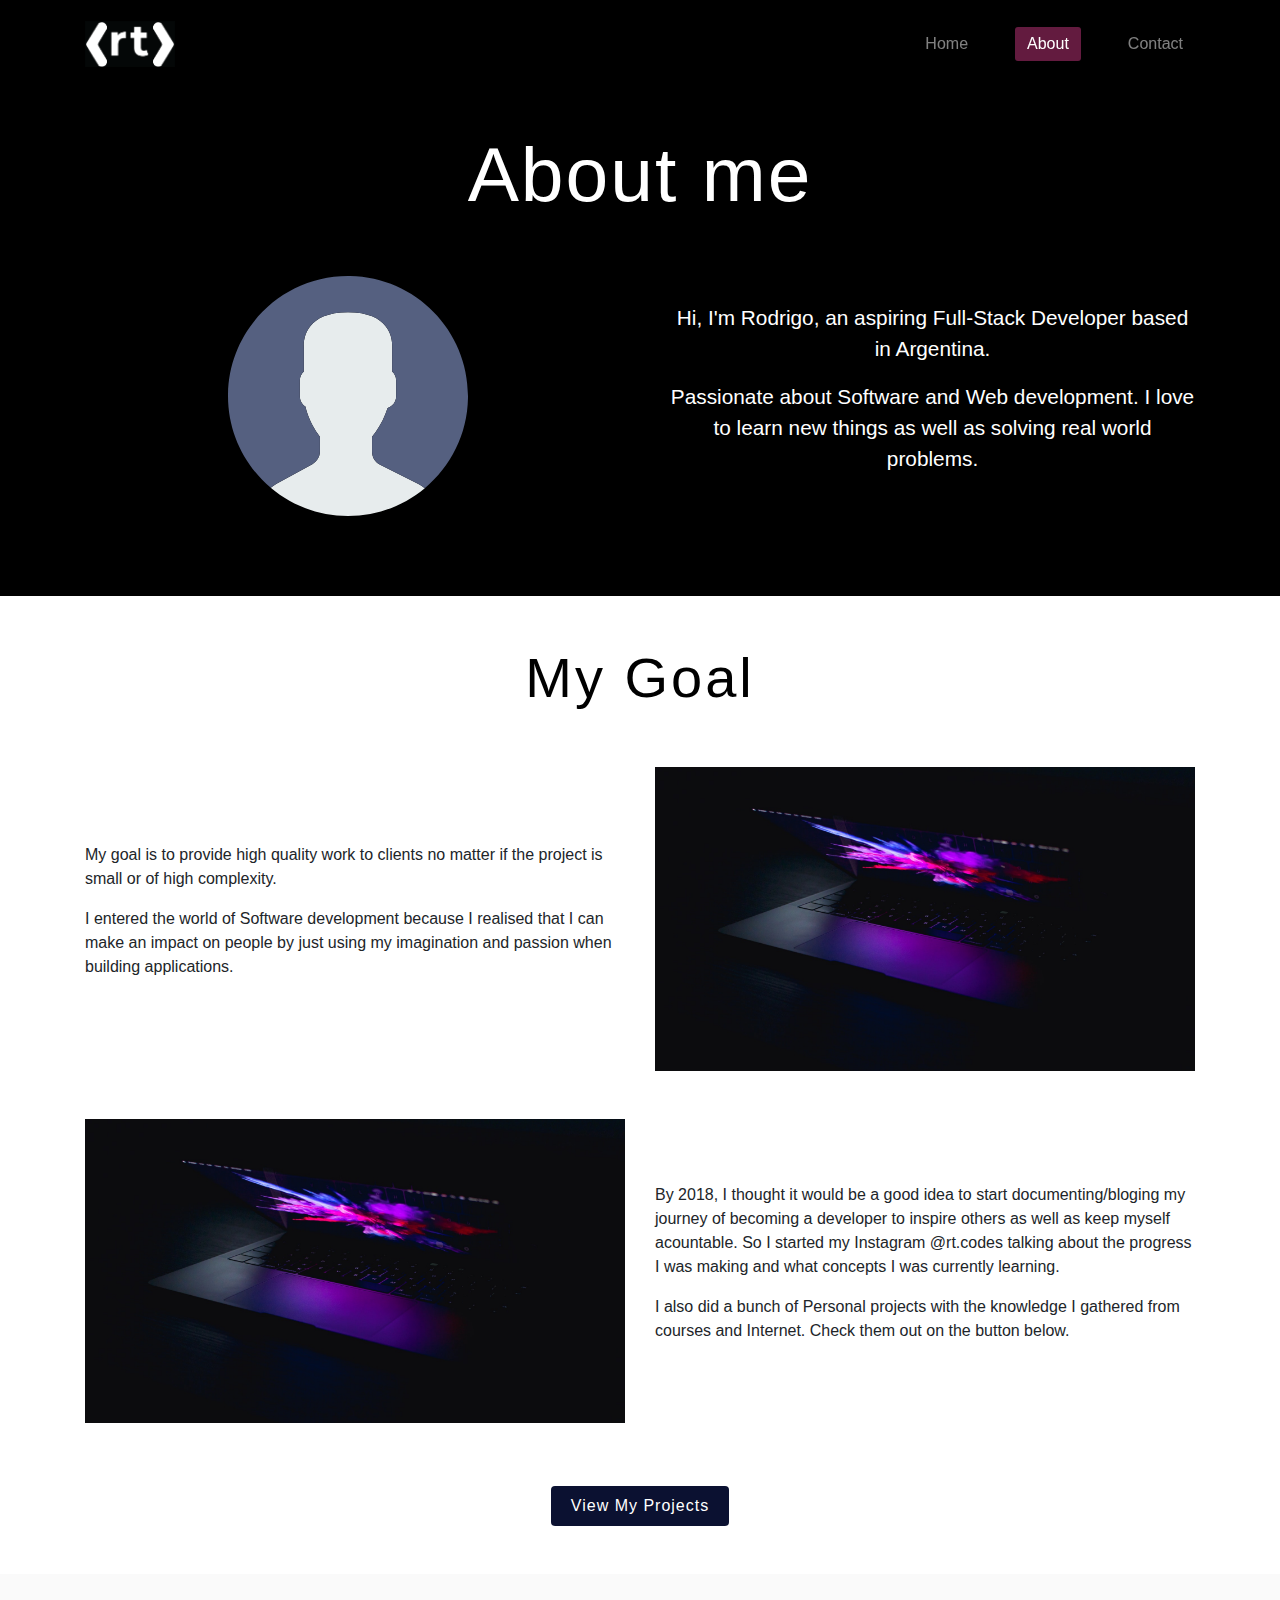
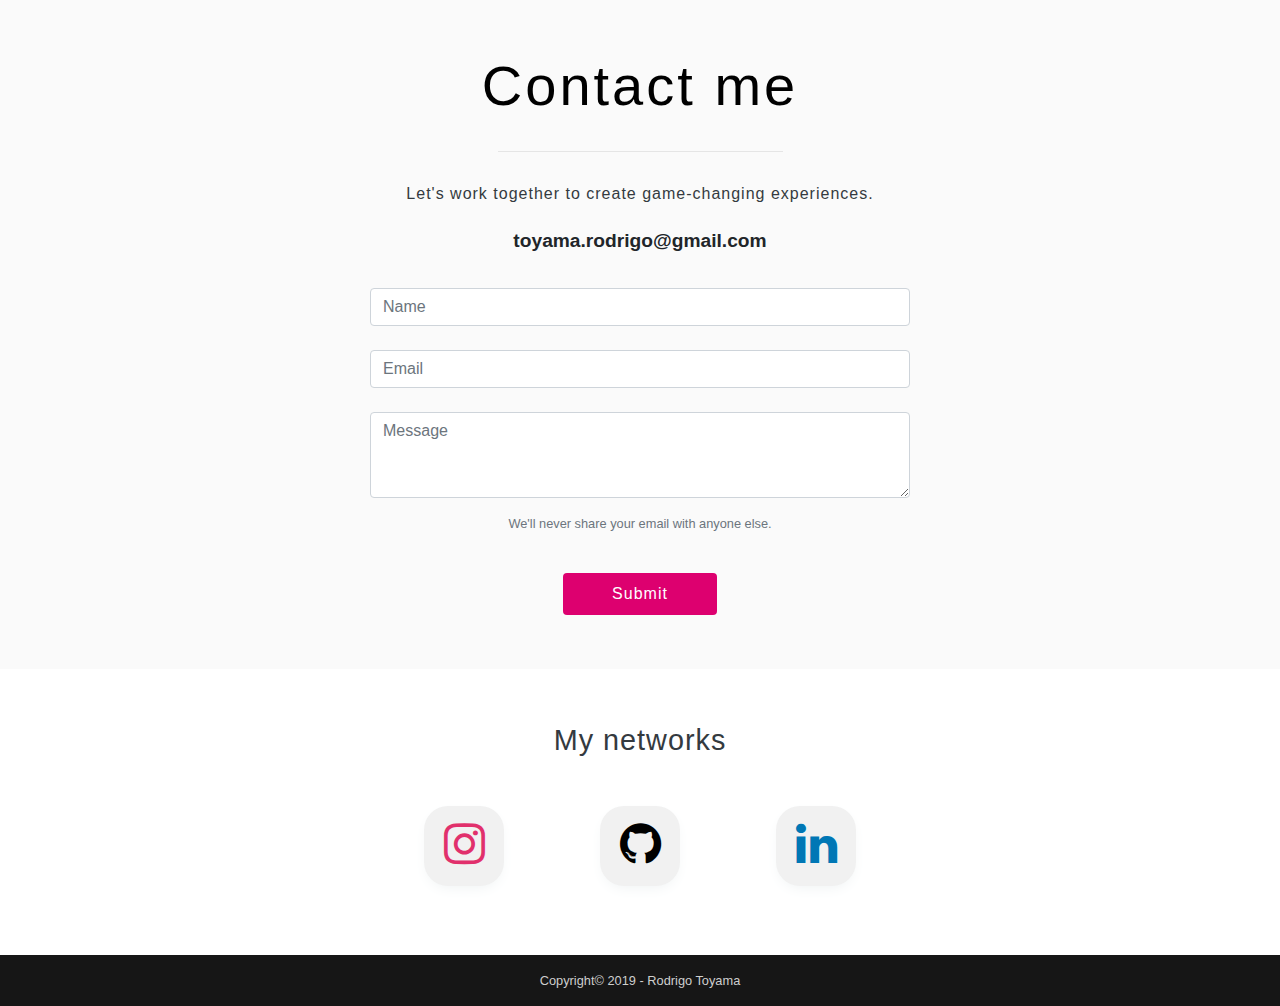
==== commit b6844a50: "added text About section" ====
--- a/about.html
+++ b/about.html
@@ -53,7 +53,7 @@
   <header id="Header">
     <section class="about-me">
       <div class="container aboutme-container">
-  
+
         <div class="row">
           <div class="col-lg-12">
             <h1 class="text-center text-white pb-5">About me</h1>
@@ -61,24 +61,26 @@
           <div class="row justify-content-center">
             <hr class="separator">
           </div>
-  
+
           <div class="row align-items-center">
             <div class="col-lg-6 text-center">
               <img src="images/user.svg" alt="" class="avatar">
             </div>
             <div class="col-lg-6">
               <div class="container">
-                <p class="text-center about-text text-white">Hi, I'm Rodrigo, an aspiring Full-Stack Developer based in Argentina.</p>
+                <p class="text-center about-text text-white">Hi, I'm Rodrigo, an aspiring Full-Stack Developer based in
+                  Argentina.</p>
               </div>
               <div class="container">
-                <p class="text-center about-text text-white">Passionate about Software and Web development. I love to learn new things as well as solving real world
+                <p class="text-center about-text text-white">Passionate about Software and Web development. I love to
+                  learn new things as well as solving real world
                   problems.</p>
-  
+
               </div>
-  
+
             </div>
           </div>
-  
+
         </div>
       </div>
     </section>
@@ -95,7 +97,8 @@
             My goal is to provide high quality work to clients no matter if the project is small or of high complexity.
           </p>
           <p>
-            I entered the world of Software development because I realised that I can make an impact on people by just using my imagination and passion when building applications.
+            I entered the world of Software development because I realised that I can make an impact on people by just
+            using my imagination and passion when building applications.
           </p>
         </div>
         <div class="col-lg-6">
@@ -103,10 +106,28 @@
         </div>
       </div>
     </div>
-    
+
+    <div class="container">
+      <div class="row align-items-center flex-row-reverse pt-5">
+        <div class="col-lg-6">
+          <p>
+            By 2018, I thought it would be a good idea to start documenting/bloging my journey of becoming a developer
+            to inspire others as well as keep myself acountable. So I started my Instagram @rt.codes talking
+            about the progress I was making and what concepts I was currently learning. 
+          </p>
+          <p>
+            I also did a bunch of Personal projects with the knowledge I gathered from courses and Internet. Check them out on the button below.
+          </p>
+        </div>
+        <div class="col-lg-6">
+          <img src="images/landing1.jpg" alt="" class="goal-img">
+        </div>
+      </div>
+    </div>
+
   </section>
 
-  
+
   <div class="container">
     <div class="row pb-5">
       <div class="col-12 text-center">
